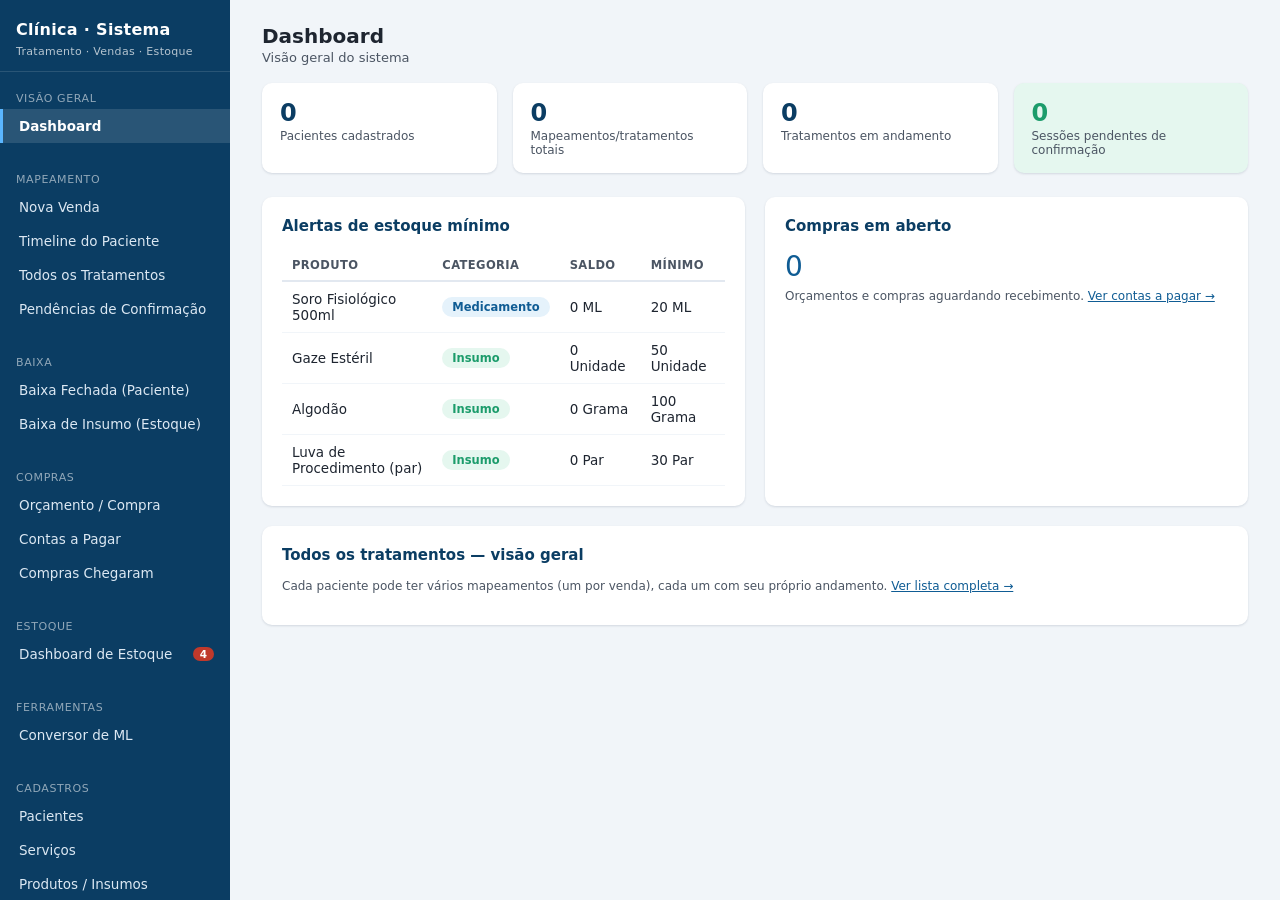
==== index.html @ d7e7bc96 "Add files via upload" ====
<!DOCTYPE html>
<html lang="pt-BR">
<head>
<meta charset="UTF-8">
<meta name="viewport" content="width=device-width, initial-scale=1.0">
<title>Sistema da Clínica — Tratamento, Vendas, Compras e Estoque</title>
<link rel="stylesheet" href="css/style.css">
</head>
<body>
<div id="app"></div>
<script src="js/storage.js?v=7"></script>
<script src="js/app.js?v=7"></script>
</body>
</html>
---- css/style.css ----
:root{
  --azul-900:#0b3d63;
  --azul-700:#0f5c94;
  --azul-500:#1a7fc4;
  --azul-100:#e5f2fb;
  --azul-50:#f4f9fd;
  --verde:#1c9c6b;
  --verde-bg:#e5f7ef;
  --amarelo:#b8860b;
  --amarelo-bg:#fdf3d9;
  --vermelho:#c0392b;
  --vermelho-bg:#fdeceb;
  --cinza-900:#1e2530;
  --cinza-700:#4b5563;
  --cinza-400:#9aa4b2;
  --cinza-200:#e2e8f0;
  --cinza-100:#f1f5f9;
  --branco:#ffffff;
  --radius:10px;
  --shadow:0 1px 3px rgba(16,42,67,.08), 0 1px 2px rgba(16,42,67,.06);
  font-size:15px;
}
*{box-sizing:border-box;}
body{
  margin:0;
  font-family: 'Segoe UI', system-ui, -apple-system, Arial, sans-serif;
  background:var(--cinza-100);
  color:var(--cinza-900);
}
a{color:var(--azul-700);}

/* ---------- layout ---------- */
.app{display:flex; min-height:100vh;}
.sidebar{
  width:230px; background:var(--azul-900); color:#fff; flex-shrink:0;
  display:flex; flex-direction:column; position:sticky; top:0; height:100vh; overflow-y:auto;
}
.sidebar h1{
  font-size:16px; padding:20px 16px 12px; margin:0; letter-spacing:.3px; line-height:1.3;
  border-bottom:1px solid rgba(255,255,255,.12);
}
.sidebar h1 small{display:block; font-weight:400; opacity:.7; font-size:11px; margin-top:4px;}
.nav-group{padding:10px 0;}
.nav-group-title{
  font-size:11px; text-transform:uppercase; letter-spacing:.6px; opacity:.55;
  padding:10px 16px 4px;
}
.nav-btn{
  display:flex; align-items:center; gap:8px; width:100%; text-align:left; background:none; border:none;
  color:#dce8f3; padding:9px 16px; font-size:13.5px; cursor:pointer; border-left:3px solid transparent;
}
.nav-btn:hover{background:rgba(255,255,255,.06);}
.nav-btn.active{background:rgba(255,255,255,.12); border-left-color:#5ab6ff; color:#fff; font-weight:600;}
.badge-alert{
  margin-left:auto; background:var(--vermelho); color:#fff; font-size:10.5px; font-weight:700;
  border-radius:20px; padding:1px 7px;
}

.main{flex:1; min-width:0; padding:24px 32px 60px;}
.topbar{display:flex; align-items:center; justify-content:space-between; margin-bottom:18px;}
.topbar h2{margin:0; font-size:20px;}
.topbar .sub{color:var(--cinza-700); font-size:13px; margin-top:2px;}

/* ---------- cards / tabs ---------- */
.card{background:var(--branco); border-radius:var(--radius); box-shadow:var(--shadow); padding:20px; margin-bottom:20px;}
.card h3{margin-top:0; font-size:15px; color:var(--azul-900);}
.grid-2{display:grid; grid-template-columns:1fr 1fr; gap:20px;}
.grid-3{display:grid; grid-template-columns:repeat(3,1fr); gap:16px;}
.grid-4{display:grid; grid-template-columns:repeat(4,1fr); gap:16px;}
@media (max-width:900px){ .grid-2,.grid-3,.grid-4{grid-template-columns:1fr;} }

.tabs{display:flex; gap:4px; border-bottom:1px solid var(--cinza-200); margin-bottom:18px;}
.tab-btn{
  background:none; border:none; padding:9px 16px; font-size:13.5px; cursor:pointer; color:var(--cinza-700);
  border-bottom:2px solid transparent; margin-bottom:-1px;
}
.tab-btn.active{color:var(--azul-700); border-bottom-color:var(--azul-700); font-weight:600;}

.stat{background:var(--branco); border-radius:var(--radius); box-shadow:var(--shadow); padding:16px 18px;}
.stat .num{font-size:24px; font-weight:700; color:var(--azul-900);}
.stat .label{font-size:12px; color:var(--cinza-700); margin-top:2px;}
.stat.alert{background:var(--vermelho-bg);}
.stat.alert .num{color:var(--vermelho);}
.stat.ok{background:var(--verde-bg);}
.stat.ok .num{color:var(--verde);}

/* ---------- forms ---------- */
label{display:block; font-size:12.5px; font-weight:600; color:var(--cinza-700); margin-bottom:4px;}
input,select,textarea{
  width:100%; padding:8px 10px; border:1px solid var(--cinza-200); border-radius:6px; font-size:13.5px;
  font-family:inherit; background:#fff; color:var(--cinza-900);
}
input:focus,select:focus,textarea:focus{outline:2px solid var(--azul-500); outline-offset:0; border-color:var(--azul-500);}
.field{margin-bottom:12px;}
.field-row{display:flex; gap:10px;}
.field-row > .field{flex:1;}
.form-actions{display:flex; gap:10px; margin-top:14px;}
fieldset{border:1px dashed var(--cinza-200); border-radius:8px; padding:12px; margin-bottom:12px;}
legend{font-size:12px; font-weight:700; color:var(--azul-700); padding:0 6px;}

button{cursor:pointer; font-family:inherit;}
.btn{
  background:var(--azul-700); color:#fff; border:none; border-radius:6px; padding:9px 16px;
  font-size:13.5px; font-weight:600;
}
.btn:hover{background:var(--azul-500);}
.btn.secondary{background:var(--branco); color:var(--azul-700); border:1px solid var(--azul-700);}
.btn.secondary:hover{background:var(--azul-100);}
.btn.danger{background:var(--branco); color:var(--vermelho); border:1px solid var(--vermelho);}
.btn.danger:hover{background:var(--vermelho-bg);}
.btn.sm{padding:5px 10px; font-size:12px;}
.btn:disabled{opacity:.5; cursor:not-allowed;}
.btn-icon{background:none; border:none; color:var(--cinza-700); font-size:14px; padding:4px 6px; border-radius:5px;}
.btn-icon:hover{background:var(--cinza-100);}

/* ---------- table ---------- */
table{width:100%; border-collapse:collapse; font-size:13.5px;}
th{
  text-align:left; font-size:11.5px; text-transform:uppercase; letter-spacing:.4px; color:var(--cinza-700);
  padding:8px 10px; border-bottom:2px solid var(--cinza-200);
}
td{padding:9px 10px; border-bottom:1px solid var(--cinza-100); vertical-align:middle;}
tr:hover td{background:var(--azul-50);}
.table-wrap{overflow-x:auto;}
.empty-row td{color:var(--cinza-400); text-align:center; padding:24px; font-style:italic;}

/* ---------- pill / badge ---------- */
.pill{display:inline-block; padding:3px 10px; border-radius:20px; font-size:11.5px; font-weight:700;}
.pill.gray{background:var(--cinza-200); color:var(--cinza-700);}
.pill.blue{background:var(--azul-100); color:var(--azul-700);}
.pill.green{background:var(--verde-bg); color:var(--verde);}
.pill.yellow{background:var(--amarelo-bg); color:var(--amarelo);}
.pill.red{background:var(--vermelho-bg); color:var(--vermelho);}

/* ---------- misc ---------- */
.hint{font-size:12px; color:var(--cinza-700); margin-top:4px;}
.msg{padding:10px 14px; border-radius:8px; font-size:13px; margin-bottom:14px;}
.msg.error{background:var(--vermelho-bg); color:var(--vermelho); border:1px solid #f3c8c3;}
.msg.success{background:var(--verde-bg); color:var(--verde); border:1px solid #bfe9d5;}
.msg.warn{background:var(--amarelo-bg); color:var(--amarelo); border:1px solid #f2e1ab;}
.repeatable-item{display:flex; gap:8px; align-items:flex-end; margin-bottom:8px; padding:10px; background:var(--azul-50); border-radius:8px;}
.repeatable-item .field{margin-bottom:0;}
.timeline{border-left:3px solid var(--azul-100); margin-left:8px; padding-left:20px;}
.timeline-item{position:relative; padding-bottom:20px;}
.timeline-item::before{
  content:''; position:absolute; left:-26px; top:3px; width:11px; height:11px; border-radius:50%;
  background:var(--cinza-400); border:2px solid #fff; box-shadow:0 0 0 2px var(--cinza-200);
}
.timeline-item.finalizado::before{background:var(--verde);}
.timeline-item.em_andamento::before{background:var(--azul-500);}
.timeline-item .ti-title{font-weight:600; font-size:13.5px;}
.timeline-item .ti-meta{font-size:12px; color:var(--cinza-700); margin-top:2px;}
.link-box{display:flex; gap:8px; align-items:center; background:var(--cinza-100); border-radius:6px; padding:8px 10px; font-size:12.5px; word-break:break-all;}
.section-note{font-size:12px; background:var(--azul-100); color:var(--azul-900); padding:8px 12px; border-radius:8px; margin-bottom:16px;}
.footer-note{font-size:11.5px; color:var(--cinza-400); margin-top:40px; text-align:center;}
::placeholder{color:var(--cinza-400);}

/* ---------- portal (paciente) ---------- */
.portal-body{background:linear-gradient(180deg,var(--azul-900),var(--azul-700)); min-height:100vh; display:flex; align-items:center; justify-content:center; padding:20px;}
.portal-card{background:#fff; border-radius:16px; max-width:460px; width:100%; padding:32px 28px; box-shadow:0 10px 40px rgba(0,0,0,.25);}
.portal-logo{text-align:center; margin-bottom:18px;}
.portal-logo .dot{width:44px; height:44px; border-radius:50%; background:var(--azul-700); display:inline-flex; align-items:center; justify-content:center; color:#fff; font-weight:700; font-size:18px;}
.portal-card h2{text-align:center; font-size:18px; margin:10px 0 4px;}
.portal-card .sub{text-align:center; color:var(--cinza-700); font-size:13px; margin-bottom:20px;}
.session-box{background:var(--azul-50); border:1px solid var(--azul-100); border-radius:10px; padding:16px; margin-bottom:18px;}
.session-box .row{display:flex; justify-content:space-between; padding:5px 0; font-size:13.5px;}
.session-box .row b{color:var(--azul-900);}
.confirm-btn{width:100%; background:var(--verde); color:#fff; border:none; border-radius:8px; padding:13px; font-size:14.5px; font-weight:700;}
.confirm-btn:hover{opacity:.92;}
.confirm-btn:disabled{background:var(--cinza-400);}
.confirmed-box{text-align:center; padding:20px 0;}
.confirmed-box .checkmark{font-size:46px; color:var(--verde);}
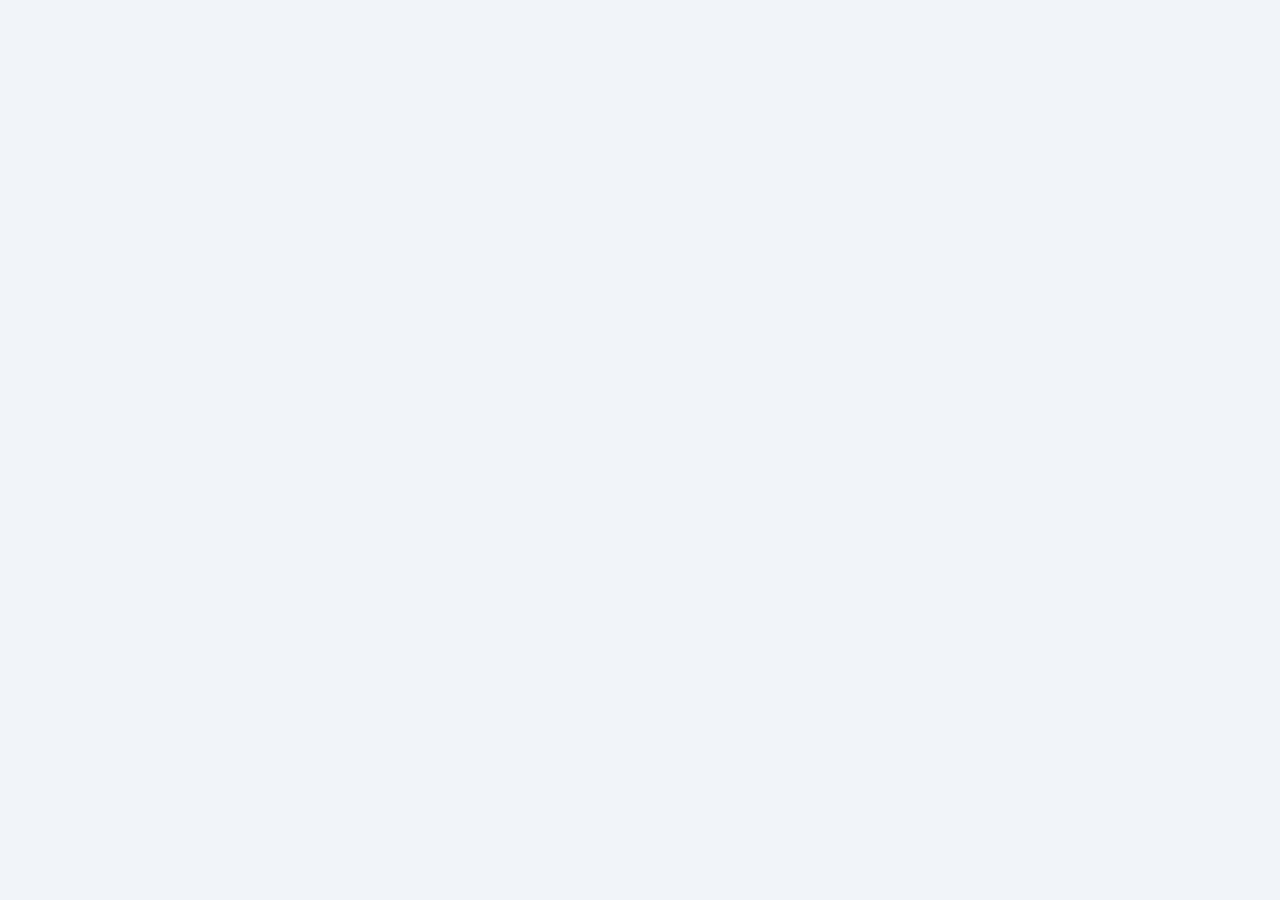
==== commit f0662078: "Adiciona backend Supabase: login, banco de dados real, tokens seguros no portal" ====
--- a/index.html
+++ b/index.html
@@ -8,7 +8,9 @@
 </head>
 <body>
 <div id="app"></div>
-<script src="js/storage.js?v=7"></script>
-<script src="js/app.js?v=7"></script>
+<script src="https://cdn.jsdelivr.net/npm/@supabase/supabase-js@2/dist/umd/supabase.js"></script>
+<script src="js/supabaseClient.js?v=1"></script>
+<script src="js/storage.js?v=9"></script>
+<script src="js/app.js?v=9"></script>
 </body>
 </html>
--- a/css/style.css
+++ b/css/style.css
@@ -170,3 +170,10 @@
 .confirm-btn:disabled{background:var(--cinza-400);}
 .confirmed-box{text-align:center; padding:20px 0;}
 .confirmed-box .checkmark{font-size:46px; color:var(--verde);}
+
+/* ---------- login (equipe interna) ---------- */
+.login-screen{background:linear-gradient(180deg,var(--azul-900),var(--azul-700)); min-height:100vh; display:flex; align-items:center; justify-content:center; padding:20px;}
+.login-card{background:#fff; border-radius:16px; max-width:380px; width:100%; padding:32px 28px; box-shadow:0 10px 40px rgba(0,0,0,.25);}
+.login-card h1{text-align:center; font-size:19px; margin:0 0 4px; color:var(--azul-900);}
+.login-card .hint{text-align:center; margin-bottom:18px;}
+.boot-loading{min-height:100vh; display:flex; align-items:center; justify-content:center; color:var(--cinza-700); font-size:14px;}
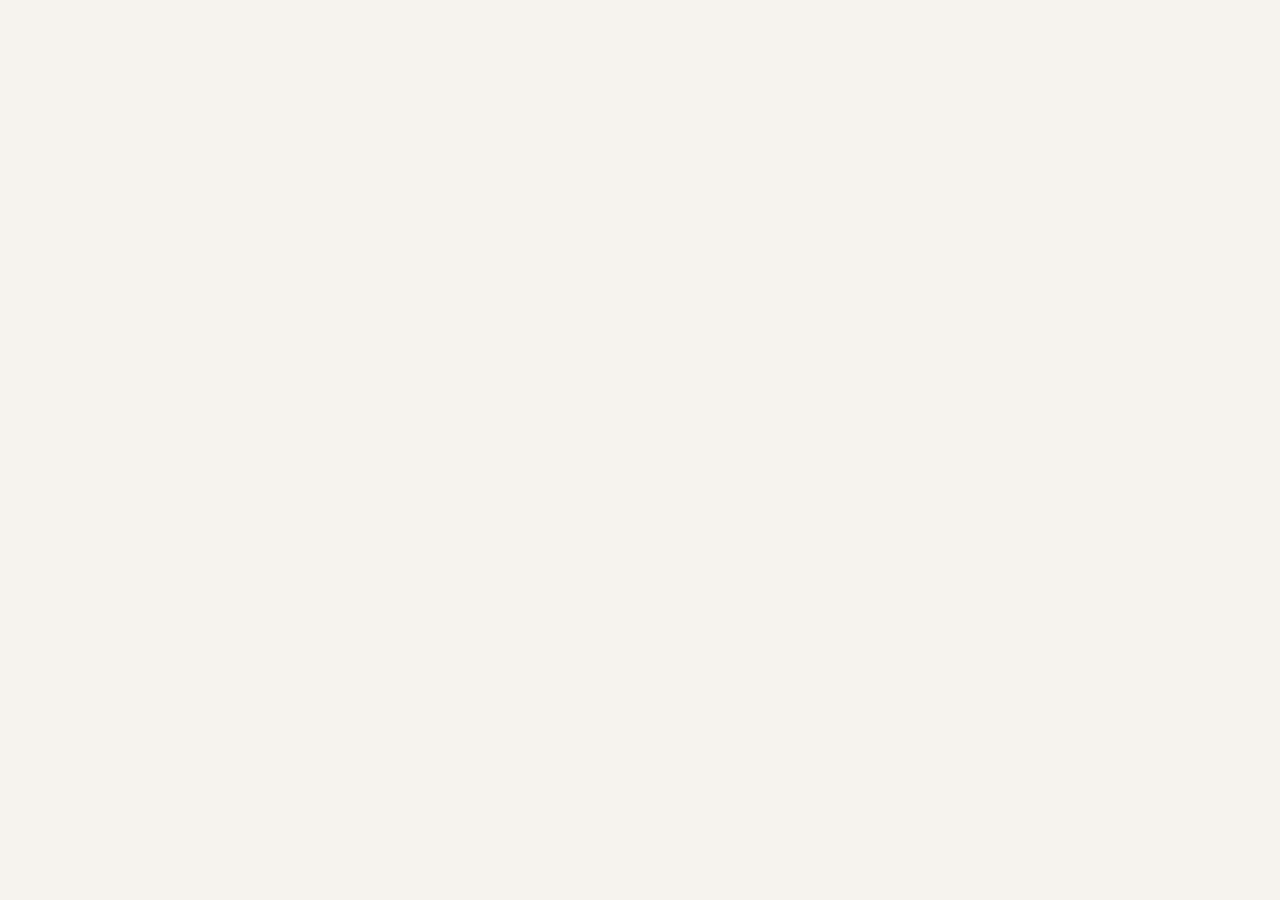
==== commit eaf63234: "Orçamento cirúrgico: construtor guiado em 6 etapas, hospital/anestesista/terceiros, PDF e landing co" ====
--- a/index.html
+++ b/index.html
@@ -10,7 +10,10 @@
 <div id="app"></div>
 <script src="https://cdn.jsdelivr.net/npm/@supabase/supabase-js@2/dist/umd/supabase.js"></script>
 <script src="js/supabaseClient.js?v=1"></script>
-<script src="js/storage.js?v=9"></script>
-<script src="js/app.js?v=9"></script>
+<script src="js/storage.js?v=10"></script>
+<script src="js/quote-render.js?v=1"></script>
+<script src="js/quote-core.js?v=1"></script>
+<script src="js/quotes-ui.js?v=1"></script>
+<script src="js/app.js?v=10"></script>
 </body>
 </html>
--- a/css/style.css
+++ b/css/style.css
@@ -1,29 +1,33 @@
 :root{
-  --azul-900:#0b3d63;
-  --azul-700:#0f5c94;
-  --azul-500:#1a7fc4;
-  --azul-100:#e5f2fb;
-  --azul-50:#f4f9fd;
-  --verde:#1c9c6b;
-  --verde-bg:#e5f7ef;
-  --amarelo:#b8860b;
-  --amarelo-bg:#fdf3d9;
-  --vermelho:#c0392b;
-  --vermelho-bg:#fdeceb;
-  --cinza-900:#1e2530;
-  --cinza-700:#4b5563;
-  --cinza-400:#9aa4b2;
-  --cinza-200:#e2e8f0;
-  --cinza-100:#f1f5f9;
+  --azul-900:#1f2430;
+  --azul-700:#8c6a3a;
+  --azul-500:#b08d57;
+  --azul-100:#f1e9db;
+  --azul-50:#faf6ef;
+  --ink-2:#2a3040;
+  --gold:#c9a66b;
+  --verde:#2f7d57;
+  --verde-bg:#e6f3ec;
+  --amarelo:#9a6f12;
+  --amarelo-bg:#fbf1d6;
+  --vermelho:#b3392c;
+  --vermelho-bg:#fbebe9;
+  --cinza-900:#1d2129;
+  --cinza-700:#566070;
+  --cinza-400:#9aa1ad;
+  --cinza-200:#e6e0d5;
+  --cinza-100:#f6f3ee;
   --branco:#ffffff;
-  --radius:10px;
-  --shadow:0 1px 3px rgba(16,42,67,.08), 0 1px 2px rgba(16,42,67,.06);
+  --radius:14px;
+  --shadow:0 1px 2px rgba(31,36,48,.05), 0 8px 24px rgba(31,36,48,.05);
+  --serif:'Cormorant Garamond', Georgia, 'Times New Roman', serif;
   font-size:15px;
 }
 *{box-sizing:border-box;}
 body{
   margin:0;
-  font-family: 'Segoe UI', system-ui, -apple-system, Arial, sans-serif;
+  font-family: Inter, 'Segoe UI', system-ui, -apple-system, Arial, sans-serif;
+  -webkit-font-smoothing:antialiased;
   background:var(--cinza-100);
   color:var(--cinza-900);
 }
@@ -32,38 +36,46 @@
 /* ---------- layout ---------- */
 .app{display:flex; min-height:100vh;}
 .sidebar{
-  width:230px; background:var(--azul-900); color:#fff; flex-shrink:0;
+  width:268px; background:linear-gradient(180deg,#1b1f2a 0%,#232938 100%); color:#fff; flex-shrink:0;
   display:flex; flex-direction:column; position:sticky; top:0; height:100vh; overflow-y:auto;
-}
-.sidebar h1{
-  font-size:16px; padding:20px 16px 12px; margin:0; letter-spacing:.3px; line-height:1.3;
-  border-bottom:1px solid rgba(255,255,255,.12);
-}
-.sidebar h1 small{display:block; font-weight:400; opacity:.7; font-size:11px; margin-top:4px;}
-.nav-group{padding:10px 0;}
+  border-right:1px solid rgba(201,166,107,.18);
+}
+.sidebar::-webkit-scrollbar{width:6px}.sidebar::-webkit-scrollbar-thumb{background:rgba(255,255,255,.12);border-radius:6px}
+.brand{display:flex; align-items:center; gap:12px; padding:26px 22px 20px; border-bottom:1px solid rgba(255,255,255,.07);}
+.brand .mono{
+  width:42px; height:42px; border-radius:50%; border:1px solid var(--gold); color:var(--gold);
+  display:flex; align-items:center; justify-content:center; font-family:var(--serif); font-size:20px; flex:none;
+}
+.brand .name{font-family:var(--serif); font-size:20px; font-weight:600; line-height:1.1; letter-spacing:.2px;}
+.brand .name small{display:block; font-family:Inter,sans-serif; font-size:10px; font-weight:500; letter-spacing:.16em; text-transform:uppercase; color:var(--gold); margin-top:4px;}
+.nav-group{padding:8px 0 4px;}
 .nav-group-title{
-  font-size:11px; text-transform:uppercase; letter-spacing:.6px; opacity:.55;
-  padding:10px 16px 4px;
-}
+  display:flex; align-items:center; gap:8px; font-size:10.5px; text-transform:uppercase; letter-spacing:.16em;
+  color:rgba(201,166,107,.85); padding:14px 22px 6px; font-weight:600;
+}
+.nav-group-title svg{width:14px;height:14px;stroke:currentColor;fill:none;stroke-width:1.7;stroke-linecap:round;stroke-linejoin:round;flex:none}
 .nav-btn{
-  display:flex; align-items:center; gap:8px; width:100%; text-align:left; background:none; border:none;
-  color:#dce8f3; padding:9px 16px; font-size:13.5px; cursor:pointer; border-left:3px solid transparent;
-}
-.nav-btn:hover{background:rgba(255,255,255,.06);}
-.nav-btn.active{background:rgba(255,255,255,.12); border-left-color:#5ab6ff; color:#fff; font-weight:600;}
+  display:flex; align-items:center; gap:8px; width:calc(100% - 20px); margin:1px 10px; text-align:left; background:none; border:none;
+  color:rgba(255,255,255,.72); padding:9px 12px; font-size:13.5px; cursor:pointer; border-radius:9px; transition:background .15s,color .15s;
+}
+.nav-btn:hover{background:rgba(255,255,255,.06); color:#fff;}
+.nav-btn.active{background:linear-gradient(90deg,rgba(201,166,107,.22),rgba(201,166,107,.06)); color:#fff; font-weight:600; box-shadow:inset 3px 0 0 var(--gold);}
 .badge-alert{
-  margin-left:auto; background:var(--vermelho); color:#fff; font-size:10.5px; font-weight:700;
+  margin-left:auto; background:var(--gold); color:#1b1f2a; font-size:10.5px; font-weight:700;
   border-radius:20px; padding:1px 7px;
 }
-
-.main{flex:1; min-width:0; padding:24px 32px 60px;}
+.side-foot{margin-top:auto; padding:14px 10px 18px; border-top:1px solid rgba(255,255,255,.07);}
+.side-foot .nav-btn{color:rgba(255,255,255,.55);}
+.menu-toggle{display:none;}
+
+.main{flex:1; min-width:0; padding:30px 38px 70px; max-width:1500px;}
 .topbar{display:flex; align-items:center; justify-content:space-between; margin-bottom:18px;}
-.topbar h2{margin:0; font-size:20px;}
+.topbar h2{margin:0; font-family:var(--serif); font-size:32px; font-weight:600; color:var(--azul-900); letter-spacing:.2px;}
 .topbar .sub{color:var(--cinza-700); font-size:13px; margin-top:2px;}
 
 /* ---------- cards / tabs ---------- */
 .card{background:var(--branco); border-radius:var(--radius); box-shadow:var(--shadow); padding:20px; margin-bottom:20px;}
-.card h3{margin-top:0; font-size:15px; color:var(--azul-900);}
+.card h3{margin-top:0; font-family:var(--serif); font-size:22px; font-weight:600; color:var(--azul-900);}
 .grid-2{display:grid; grid-template-columns:1fr 1fr; gap:20px;}
 .grid-3{display:grid; grid-template-columns:repeat(3,1fr); gap:16px;}
 .grid-4{display:grid; grid-template-columns:repeat(4,1fr); gap:16px;}
@@ -100,15 +112,17 @@
 
 button{cursor:pointer; font-family:inherit;}
 .btn{
-  background:var(--azul-700); color:#fff; border:none; border-radius:6px; padding:9px 16px;
-  font-size:13.5px; font-weight:600;
-}
-.btn:hover{background:var(--azul-500);}
-.btn.secondary{background:var(--branco); color:var(--azul-700); border:1px solid var(--azul-700);}
-.btn.secondary:hover{background:var(--azul-100);}
+  display:inline-block; background:var(--azul-900); color:#fff; border:1px solid var(--azul-900); border-radius:9px; padding:9px 18px;
+  font-size:13.5px; font-weight:600; text-decoration:none; transition:.15s;
+}
+.btn:hover{background:var(--azul-700); border-color:var(--azul-700);}
+.btn.secondary{background:var(--branco); color:var(--azul-900); border:1px solid var(--cinza-200);}
+.btn.secondary:hover{background:var(--azul-50); border-color:var(--azul-500); color:var(--azul-700);}
 .btn.danger{background:var(--branco); color:var(--vermelho); border:1px solid var(--vermelho);}
 .btn.danger:hover{background:var(--vermelho-bg);}
-.btn.sm{padding:5px 10px; font-size:12px;}
+.btn.sm{padding:5px 11px; font-size:12px;}
+.btn.big{padding:14px 26px; font-size:15px; background:var(--azul-700); border-color:var(--azul-700);}
+.btn.big:hover{background:var(--azul-900);}
 .btn:disabled{opacity:.5; cursor:not-allowed;}
 .btn-icon{background:none; border:none; color:var(--cinza-700); font-size:14px; padding:4px 6px; border-radius:5px;}
 .btn-icon:hover{background:var(--cinza-100);}
@@ -177,3 +191,106 @@
 .login-card h1{text-align:center; font-size:19px; margin:0 0 4px; color:var(--azul-900);}
 .login-card .hint{text-align:center; margin-bottom:18px;}
 .boot-loading{min-height:100vh; display:flex; align-items:center; justify-content:center; color:var(--cinza-700); font-size:14px;}
+
+/* =====================================================================
+   ORÇAMENTO CIRÚRGICO — construtor, configurações, pré-visualização
+   ===================================================================== */
+code{background:var(--azul-100);padding:1px 6px;border-radius:5px;font-size:12px}
+.card-head{display:flex;align-items:center;justify-content:space-between;gap:12px;margin-bottom:10px;flex-wrap:wrap}
+.card-head h3{margin:0}
+.cfg-tabs{flex-wrap:wrap;margin-bottom:22px}
+.tab-btn{font-size:13.5px}
+.callout{background:var(--azul-50);border:1px solid var(--azul-100);border-left:3px solid var(--gold);border-radius:10px;padding:10px 14px;font-size:13px;color:var(--azul-900)}
+.chk{display:flex;align-items:center;gap:8px;font-weight:500;font-size:13.5px;color:var(--cinza-900);margin:4px 0;cursor:pointer}
+.chk input{width:auto}
+.chk.big{padding:14px 16px;background:var(--azul-50);border:1px solid var(--azul-100);border-radius:12px;margin-top:16px;font-weight:600}
+.inline-row{display:flex;gap:8px;align-items:center;margin-bottom:6px}
+table.mini td,table.mini th{padding:5px 6px}
+table.mini input{padding:5px 7px;font-size:13px}
+details{border:1px solid var(--cinza-200);border-radius:12px;padding:12px 16px;margin:12px 0;background:#fff}
+details>summary{cursor:pointer;color:var(--azul-900);list-style:none}
+details>summary::-webkit-details-marker{display:none}
+details>summary::before{content:'▸';display:inline-block;margin-right:8px;color:var(--azul-500);transition:transform .15s}
+details[open]>summary::before{transform:rotate(90deg)}
+details.cat{background:var(--azul-50);border-color:var(--azul-100);padding:8px 14px;margin:8px 0}
+.photo-row{display:flex;gap:14px;align-items:center}
+.avatar{width:62px;height:62px;border-radius:50%;overflow:hidden;background:var(--azul-100);border:2px solid var(--gold);display:flex;align-items:center;justify-content:center;font-family:var(--serif);font-size:22px;color:var(--azul-900);flex:none}
+.avatar img{width:100%;height:100%;object-fit:cover}
+.direct{display:inline-block;background:var(--azul-100);color:#6d5330;border:1px solid #e0cfae;border-radius:99px;padding:3px 11px;font-size:11.5px;font-weight:600}
+
+/* construtor */
+.qb{display:grid;grid-template-columns:minmax(0,1.05fr) minmax(380px,.95fr);gap:26px;align-items:start}
+@media (max-width:1180px){.qb{grid-template-columns:1fr}}
+.stepper{list-style:none;display:flex;gap:6px;padding:0;margin:0 0 18px;overflow-x:auto}
+.stepper li{flex:1;min-width:84px}
+.stepper button{width:100%;display:flex;flex-direction:column;align-items:center;gap:6px;background:none;border:none;padding:6px 2px;color:var(--cinza-400);font-size:12px;font-weight:600}
+.stepper .dot{width:34px;height:34px;border-radius:50%;display:flex;align-items:center;justify-content:center;border:1.5px solid var(--cinza-200);background:#fff;font-size:13px;color:var(--cinza-400);transition:.2s}
+.stepper li.done .dot{background:var(--azul-900);border-color:var(--azul-900);color:var(--gold)}
+.stepper li.done button{color:var(--azul-900)}
+.stepper li.open .dot{border-color:var(--gold);color:var(--azul-700)}
+.stepper li.open button{color:var(--azul-700)}
+.stepper li.current .dot{background:var(--gold);border-color:var(--gold);color:#1b1f2a;box-shadow:0 0 0 5px rgba(201,166,107,.22)}
+.stepper li.current button{color:var(--azul-900)}
+.stepper button:disabled{cursor:not-allowed;opacity:.7}
+.coach{background:linear-gradient(135deg,#1f2430,#2a3040);color:#fff;border-radius:var(--radius);padding:18px 20px;margin-bottom:16px;box-shadow:var(--shadow)}
+.coach p{margin:8px 0;font-size:13.5px;color:rgba(255,255,255,.82)}
+.coach-top{display:flex;align-items:center;gap:12px}
+.coach-top b{font-family:var(--serif);font-size:23px;font-weight:600}
+.coach-badge{font-size:10.5px;letter-spacing:.12em;text-transform:uppercase;background:rgba(201,166,107,.2);color:var(--gold);border-radius:99px;padding:3px 10px;font-weight:600}
+.coach .miss{background:rgba(255,255,255,.08);border-radius:10px;padding:10px 14px;margin:10px 0;font-size:13px}
+.coach .miss ul{margin:6px 0 0;padding-left:18px}
+.coach .all-ok{background:rgba(47,125,87,.25);border-radius:10px;padding:9px 14px;margin:10px 0;font-size:13px}
+.coach-next{border-top:1px solid rgba(255,255,255,.12);padding-top:8px;margin-bottom:0!important;color:var(--gold)!important}
+.coach.shake{animation:shake .4s}
+@keyframes shake{20%{transform:translateX(-6px)}40%{transform:translateX(6px)}60%{transform:translateX(-4px)}80%{transform:translateX(4px)}}
+.qb-step h3{font-size:25px}
+.qb-nav{display:flex;gap:10px;justify-content:flex-end;margin-top:4px}
+.qb-nav #qb-next{min-width:150px}
+.live-box{background:var(--azul-50);border:1px solid var(--azul-100);border-radius:12px;padding:12px 16px;margin-top:14px}
+.live-row{display:flex;justify-content:space-between;gap:12px;padding:4px 0;font-size:13.5px}
+.live-row.disc{color:var(--verde)}
+.live-row.total{border-top:1px solid var(--azul-100);margin-top:4px;padding-top:8px;font-weight:700;color:var(--azul-900)}
+.live-line{font-size:13px;color:var(--cinza-700);padding:3px 0}
+.live-warn{font-size:12.5px;color:var(--amarelo);background:var(--amarelo-bg);border-radius:8px;padding:6px 10px;margin-top:6px}
+.tp-block{border:1px solid var(--cinza-200);border-radius:14px;padding:16px;margin:14px 0}
+.tp-head{display:flex;align-items:center;justify-content:space-between;gap:10px;flex-wrap:wrap;margin-bottom:8px}
+.tp-head h4{margin:0;font-family:var(--serif);font-size:21px;color:var(--azul-900)}
+.tp-ed{background:var(--azul-50);border-radius:12px;padding:14px;margin-top:6px}
+.tp-res{background:#fff;border:1px solid var(--azul-100);border-radius:10px;padding:10px 14px;margin-top:10px}
+.pay-modes{display:grid;grid-template-columns:repeat(3,1fr);gap:10px}
+@media (max-width:700px){.pay-modes{grid-template-columns:1fr}}
+.pay-mode{display:flex;flex-direction:column;gap:2px;border:1.5px solid var(--cinza-200);border-radius:12px;padding:12px 14px;cursor:pointer;font-weight:400;position:relative}
+.pay-mode input{position:absolute;opacity:0}
+.pay-mode b{color:var(--azul-900);font-size:14px}.pay-mode span{font-size:12px;color:var(--cinza-700)}
+.pay-mode.on,.pay-mode:has(input:checked){border-color:var(--gold);background:var(--azul-50);box-shadow:0 0 0 3px rgba(201,166,107,.18)}
+.review{list-style:none;padding:0;margin:14px 0}
+.review>li{padding:10px 14px;border-radius:10px;margin-bottom:8px;font-size:13.5px}
+.review>li.good{background:var(--verde-bg);color:var(--verde)}
+.review>li.bad{background:var(--vermelho-bg);color:var(--vermelho)}
+.review ul{margin:4px 0;padding-left:18px;font-weight:400}
+.success-box{margin-top:22px;border:1px solid #bfe0cf;background:var(--verde-bg);border-radius:14px;padding:20px}
+.success-box h3{margin:6px 0 12px}
+.ok-mark{width:44px;height:44px;border-radius:50%;background:var(--verde);color:#fff;display:flex;align-items:center;justify-content:center;font-size:22px}
+
+/* pré-visualização */
+.qb-preview{position:sticky;top:18px;background:#fff;border-radius:var(--radius);box-shadow:var(--shadow);padding:12px;border:1px solid var(--cinza-200)}
+@media (max-width:1180px){.qb-preview{position:static}}
+.qb-prev-head{display:flex;align-items:center;justify-content:space-between;gap:8px;margin-bottom:8px;flex-wrap:wrap}
+.seg{display:inline-flex;background:var(--cinza-100);border-radius:99px;padding:3px}
+.seg button{border:none;background:none;padding:6px 18px;border-radius:99px;font-size:13px;font-weight:600;color:var(--cinza-700)}
+.seg button.on{background:var(--azul-900);color:var(--gold)}
+.prev-note{font-size:11.5px;color:var(--cinza-700);margin-bottom:8px}
+#pv-frame{width:100%;height:calc(100vh - 170px);min-height:520px;border:1px solid var(--cinza-200);border-radius:10px;background:#fff}
+
+/* login / portal combinam com a identidade */
+.login-screen,.portal-body{background:linear-gradient(160deg,#1b1f2a,#2a3040)}
+.login-card h1,.portal-card h2{font-family:var(--serif);font-size:27px}
+
+/* mobile: menu lateral recolhível */
+@media (max-width:900px){
+  .app{display:block}
+  .sidebar{position:fixed;left:0;top:0;z-index:50;transform:translateX(-100%);transition:transform .25s;width:280px}
+  .app.menu-open .sidebar{transform:none;box-shadow:0 0 0 100vmax rgba(0,0,0,.45)}
+  .main{padding:18px 16px 60px}
+  .menu-toggle{display:inline-flex;align-items:center;gap:8px;background:var(--azul-900);color:var(--gold);border:none;border-radius:9px;padding:8px 14px;margin-bottom:14px;font-weight:600}
+}
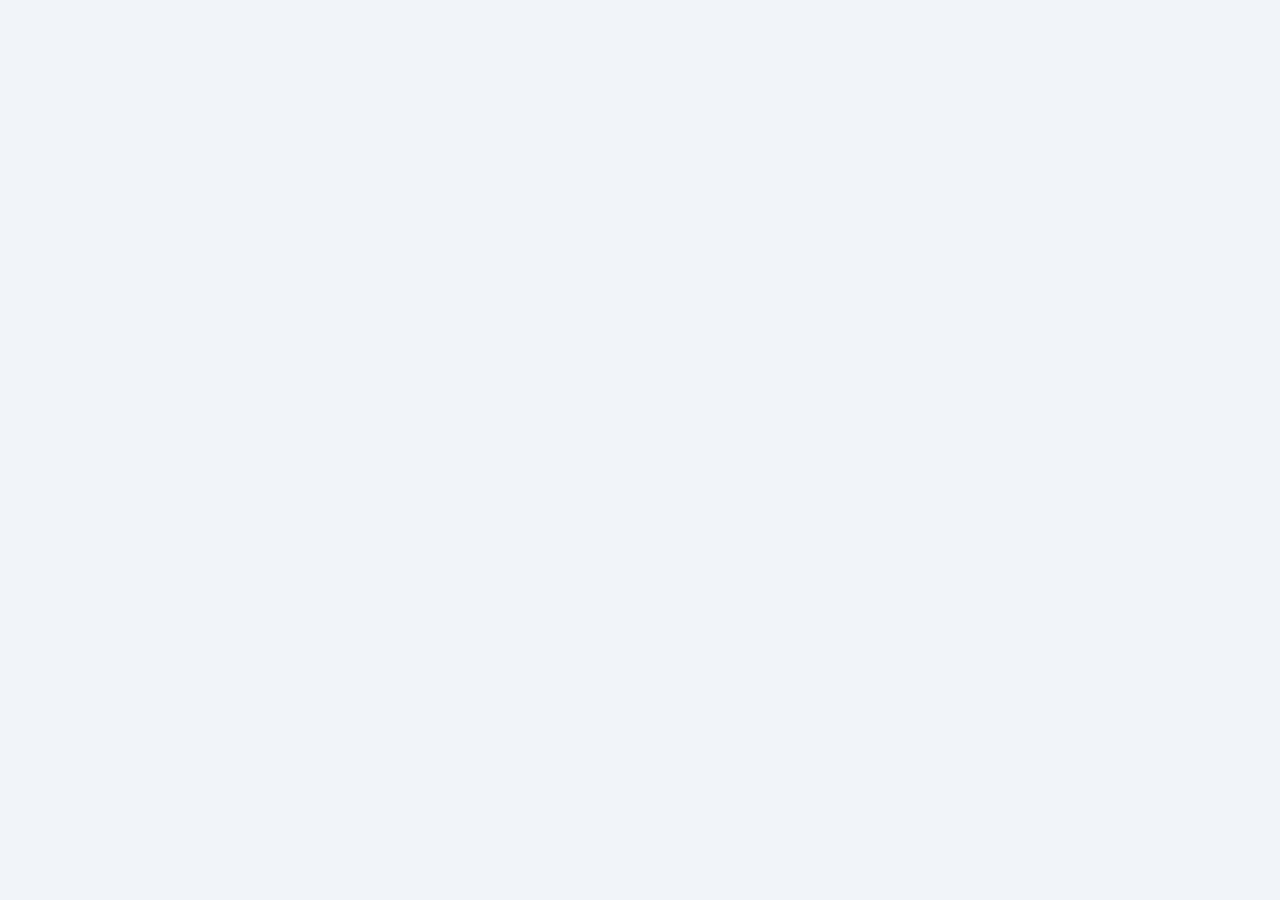
==== commit 8ed6039b: "Reverte orçamento cirúrgico: devolve o sistema da clínica ao estado anterior O módulo foi criado no " ====
--- a/index.html
+++ b/index.html
@@ -10,10 +10,7 @@
 <div id="app"></div>
 <script src="https://cdn.jsdelivr.net/npm/@supabase/supabase-js@2/dist/umd/supabase.js"></script>
 <script src="js/supabaseClient.js?v=1"></script>
-<script src="js/storage.js?v=10"></script>
-<script src="js/quote-render.js?v=1"></script>
-<script src="js/quote-core.js?v=1"></script>
-<script src="js/quotes-ui.js?v=1"></script>
-<script src="js/app.js?v=10"></script>
+<script src="js/storage.js?v=9"></script>
+<script src="js/app.js?v=9"></script>
 </body>
 </html>
--- a/css/style.css
+++ b/css/style.css
@@ -1,33 +1,29 @@
 :root{
-  --azul-900:#1f2430;
-  --azul-700:#8c6a3a;
-  --azul-500:#b08d57;
-  --azul-100:#f1e9db;
-  --azul-50:#faf6ef;
-  --ink-2:#2a3040;
-  --gold:#c9a66b;
-  --verde:#2f7d57;
-  --verde-bg:#e6f3ec;
-  --amarelo:#9a6f12;
-  --amarelo-bg:#fbf1d6;
-  --vermelho:#b3392c;
-  --vermelho-bg:#fbebe9;
-  --cinza-900:#1d2129;
-  --cinza-700:#566070;
-  --cinza-400:#9aa1ad;
-  --cinza-200:#e6e0d5;
-  --cinza-100:#f6f3ee;
+  --azul-900:#0b3d63;
+  --azul-700:#0f5c94;
+  --azul-500:#1a7fc4;
+  --azul-100:#e5f2fb;
+  --azul-50:#f4f9fd;
+  --verde:#1c9c6b;
+  --verde-bg:#e5f7ef;
+  --amarelo:#b8860b;
+  --amarelo-bg:#fdf3d9;
+  --vermelho:#c0392b;
+  --vermelho-bg:#fdeceb;
+  --cinza-900:#1e2530;
+  --cinza-700:#4b5563;
+  --cinza-400:#9aa4b2;
+  --cinza-200:#e2e8f0;
+  --cinza-100:#f1f5f9;
   --branco:#ffffff;
-  --radius:14px;
-  --shadow:0 1px 2px rgba(31,36,48,.05), 0 8px 24px rgba(31,36,48,.05);
-  --serif:'Cormorant Garamond', Georgia, 'Times New Roman', serif;
+  --radius:10px;
+  --shadow:0 1px 3px rgba(16,42,67,.08), 0 1px 2px rgba(16,42,67,.06);
   font-size:15px;
 }
 *{box-sizing:border-box;}
 body{
   margin:0;
-  font-family: Inter, 'Segoe UI', system-ui, -apple-system, Arial, sans-serif;
-  -webkit-font-smoothing:antialiased;
+  font-family: 'Segoe UI', system-ui, -apple-system, Arial, sans-serif;
   background:var(--cinza-100);
   color:var(--cinza-900);
 }
@@ -36,46 +32,38 @@
 /* ---------- layout ---------- */
 .app{display:flex; min-height:100vh;}
 .sidebar{
-  width:268px; background:linear-gradient(180deg,#1b1f2a 0%,#232938 100%); color:#fff; flex-shrink:0;
+  width:230px; background:var(--azul-900); color:#fff; flex-shrink:0;
   display:flex; flex-direction:column; position:sticky; top:0; height:100vh; overflow-y:auto;
-  border-right:1px solid rgba(201,166,107,.18);
 }
-.sidebar::-webkit-scrollbar{width:6px}.sidebar::-webkit-scrollbar-thumb{background:rgba(255,255,255,.12);border-radius:6px}
-.brand{display:flex; align-items:center; gap:12px; padding:26px 22px 20px; border-bottom:1px solid rgba(255,255,255,.07);}
-.brand .mono{
-  width:42px; height:42px; border-radius:50%; border:1px solid var(--gold); color:var(--gold);
-  display:flex; align-items:center; justify-content:center; font-family:var(--serif); font-size:20px; flex:none;
+.sidebar h1{
+  font-size:16px; padding:20px 16px 12px; margin:0; letter-spacing:.3px; line-height:1.3;
+  border-bottom:1px solid rgba(255,255,255,.12);
 }
-.brand .name{font-family:var(--serif); font-size:20px; font-weight:600; line-height:1.1; letter-spacing:.2px;}
-.brand .name small{display:block; font-family:Inter,sans-serif; font-size:10px; font-weight:500; letter-spacing:.16em; text-transform:uppercase; color:var(--gold); margin-top:4px;}
-.nav-group{padding:8px 0 4px;}
+.sidebar h1 small{display:block; font-weight:400; opacity:.7; font-size:11px; margin-top:4px;}
+.nav-group{padding:10px 0;}
 .nav-group-title{
-  display:flex; align-items:center; gap:8px; font-size:10.5px; text-transform:uppercase; letter-spacing:.16em;
-  color:rgba(201,166,107,.85); padding:14px 22px 6px; font-weight:600;
+  font-size:11px; text-transform:uppercase; letter-spacing:.6px; opacity:.55;
+  padding:10px 16px 4px;
 }
-.nav-group-title svg{width:14px;height:14px;stroke:currentColor;fill:none;stroke-width:1.7;stroke-linecap:round;stroke-linejoin:round;flex:none}
 .nav-btn{
-  display:flex; align-items:center; gap:8px; width:calc(100% - 20px); margin:1px 10px; text-align:left; background:none; border:none;
-  color:rgba(255,255,255,.72); padding:9px 12px; font-size:13.5px; cursor:pointer; border-radius:9px; transition:background .15s,color .15s;
+  display:flex; align-items:center; gap:8px; width:100%; text-align:left; background:none; border:none;
+  color:#dce8f3; padding:9px 16px; font-size:13.5px; cursor:pointer; border-left:3px solid transparent;
 }
-.nav-btn:hover{background:rgba(255,255,255,.06); color:#fff;}
-.nav-btn.active{background:linear-gradient(90deg,rgba(201,166,107,.22),rgba(201,166,107,.06)); color:#fff; font-weight:600; box-shadow:inset 3px 0 0 var(--gold);}
+.nav-btn:hover{background:rgba(255,255,255,.06);}
+.nav-btn.active{background:rgba(255,255,255,.12); border-left-color:#5ab6ff; color:#fff; font-weight:600;}
 .badge-alert{
-  margin-left:auto; background:var(--gold); color:#1b1f2a; font-size:10.5px; font-weight:700;
+  margin-left:auto; background:var(--vermelho); color:#fff; font-size:10.5px; font-weight:700;
   border-radius:20px; padding:1px 7px;
 }
-.side-foot{margin-top:auto; padding:14px 10px 18px; border-top:1px solid rgba(255,255,255,.07);}
-.side-foot .nav-btn{color:rgba(255,255,255,.55);}
-.menu-toggle{display:none;}
 
-.main{flex:1; min-width:0; padding:30px 38px 70px; max-width:1500px;}
+.main{flex:1; min-width:0; padding:24px 32px 60px;}
 .topbar{display:flex; align-items:center; justify-content:space-between; margin-bottom:18px;}
-.topbar h2{margin:0; font-family:var(--serif); font-size:32px; font-weight:600; color:var(--azul-900); letter-spacing:.2px;}
+.topbar h2{margin:0; font-size:20px;}
 .topbar .sub{color:var(--cinza-700); font-size:13px; margin-top:2px;}
 
 /* ---------- cards / tabs ---------- */
 .card{background:var(--branco); border-radius:var(--radius); box-shadow:var(--shadow); padding:20px; margin-bottom:20px;}
-.card h3{margin-top:0; font-family:var(--serif); font-size:22px; font-weight:600; color:var(--azul-900);}
+.card h3{margin-top:0; font-size:15px; color:var(--azul-900);}
 .grid-2{display:grid; grid-template-columns:1fr 1fr; gap:20px;}
 .grid-3{display:grid; grid-template-columns:repeat(3,1fr); gap:16px;}
 .grid-4{display:grid; grid-template-columns:repeat(4,1fr); gap:16px;}
@@ -112,17 +100,15 @@
 
 button{cursor:pointer; font-family:inherit;}
 .btn{
-  display:inline-block; background:var(--azul-900); color:#fff; border:1px solid var(--azul-900); border-radius:9px; padding:9px 18px;
-  font-size:13.5px; font-weight:600; text-decoration:none; transition:.15s;
+  background:var(--azul-700); color:#fff; border:none; border-radius:6px; padding:9px 16px;
+  font-size:13.5px; font-weight:600;
 }
-.btn:hover{background:var(--azul-700); border-color:var(--azul-700);}
-.btn.secondary{background:var(--branco); color:var(--azul-900); border:1px solid var(--cinza-200);}
-.btn.secondary:hover{background:var(--azul-50); border-color:var(--azul-500); color:var(--azul-700);}
+.btn:hover{background:var(--azul-500);}
+.btn.secondary{background:var(--branco); color:var(--azul-700); border:1px solid var(--azul-700);}
+.btn.secondary:hover{background:var(--azul-100);}
 .btn.danger{background:var(--branco); color:var(--vermelho); border:1px solid var(--vermelho);}
 .btn.danger:hover{background:var(--vermelho-bg);}
-.btn.sm{padding:5px 11px; font-size:12px;}
-.btn.big{padding:14px 26px; font-size:15px; background:var(--azul-700); border-color:var(--azul-700);}
-.btn.big:hover{background:var(--azul-900);}
+.btn.sm{padding:5px 10px; font-size:12px;}
 .btn:disabled{opacity:.5; cursor:not-allowed;}
 .btn-icon{background:none; border:none; color:var(--cinza-700); font-size:14px; padding:4px 6px; border-radius:5px;}
 .btn-icon:hover{background:var(--cinza-100);}
@@ -191,106 +177,3 @@
 .login-card h1{text-align:center; font-size:19px; margin:0 0 4px; color:var(--azul-900);}
 .login-card .hint{text-align:center; margin-bottom:18px;}
 .boot-loading{min-height:100vh; display:flex; align-items:center; justify-content:center; color:var(--cinza-700); font-size:14px;}
-
-/* =====================================================================
-   ORÇAMENTO CIRÚRGICO — construtor, configurações, pré-visualização
-   ===================================================================== */
-code{background:var(--azul-100);padding:1px 6px;border-radius:5px;font-size:12px}
-.card-head{display:flex;align-items:center;justify-content:space-between;gap:12px;margin-bottom:10px;flex-wrap:wrap}
-.card-head h3{margin:0}
-.cfg-tabs{flex-wrap:wrap;margin-bottom:22px}
-.tab-btn{font-size:13.5px}
-.callout{background:var(--azul-50);border:1px solid var(--azul-100);border-left:3px solid var(--gold);border-radius:10px;padding:10px 14px;font-size:13px;color:var(--azul-900)}
-.chk{display:flex;align-items:center;gap:8px;font-weight:500;font-size:13.5px;color:var(--cinza-900);margin:4px 0;cursor:pointer}
-.chk input{width:auto}
-.chk.big{padding:14px 16px;background:var(--azul-50);border:1px solid var(--azul-100);border-radius:12px;margin-top:16px;font-weight:600}
-.inline-row{display:flex;gap:8px;align-items:center;margin-bottom:6px}
-table.mini td,table.mini th{padding:5px 6px}
-table.mini input{padding:5px 7px;font-size:13px}
-details{border:1px solid var(--cinza-200);border-radius:12px;padding:12px 16px;margin:12px 0;background:#fff}
-details>summary{cursor:pointer;color:var(--azul-900);list-style:none}
-details>summary::-webkit-details-marker{display:none}
-details>summary::before{content:'▸';display:inline-block;margin-right:8px;color:var(--azul-500);transition:transform .15s}
-details[open]>summary::before{transform:rotate(90deg)}
-details.cat{background:var(--azul-50);border-color:var(--azul-100);padding:8px 14px;margin:8px 0}
-.photo-row{display:flex;gap:14px;align-items:center}
-.avatar{width:62px;height:62px;border-radius:50%;overflow:hidden;background:var(--azul-100);border:2px solid var(--gold);display:flex;align-items:center;justify-content:center;font-family:var(--serif);font-size:22px;color:var(--azul-900);flex:none}
-.avatar img{width:100%;height:100%;object-fit:cover}
-.direct{display:inline-block;background:var(--azul-100);color:#6d5330;border:1px solid #e0cfae;border-radius:99px;padding:3px 11px;font-size:11.5px;font-weight:600}
-
-/* construtor */
-.qb{display:grid;grid-template-columns:minmax(0,1.05fr) minmax(380px,.95fr);gap:26px;align-items:start}
-@media (max-width:1180px){.qb{grid-template-columns:1fr}}
-.stepper{list-style:none;display:flex;gap:6px;padding:0;margin:0 0 18px;overflow-x:auto}
-.stepper li{flex:1;min-width:84px}
-.stepper button{width:100%;display:flex;flex-direction:column;align-items:center;gap:6px;background:none;border:none;padding:6px 2px;color:var(--cinza-400);font-size:12px;font-weight:600}
-.stepper .dot{width:34px;height:34px;border-radius:50%;display:flex;align-items:center;justify-content:center;border:1.5px solid var(--cinza-200);background:#fff;font-size:13px;color:var(--cinza-400);transition:.2s}
-.stepper li.done .dot{background:var(--azul-900);border-color:var(--azul-900);color:var(--gold)}
-.stepper li.done button{color:var(--azul-900)}
-.stepper li.open .dot{border-color:var(--gold);color:var(--azul-700)}
-.stepper li.open button{color:var(--azul-700)}
-.stepper li.current .dot{background:var(--gold);border-color:var(--gold);color:#1b1f2a;box-shadow:0 0 0 5px rgba(201,166,107,.22)}
-.stepper li.current button{color:var(--azul-900)}
-.stepper button:disabled{cursor:not-allowed;opacity:.7}
-.coach{background:linear-gradient(135deg,#1f2430,#2a3040);color:#fff;border-radius:var(--radius);padding:18px 20px;margin-bottom:16px;box-shadow:var(--shadow)}
-.coach p{margin:8px 0;font-size:13.5px;color:rgba(255,255,255,.82)}
-.coach-top{display:flex;align-items:center;gap:12px}
-.coach-top b{font-family:var(--serif);font-size:23px;font-weight:600}
-.coach-badge{font-size:10.5px;letter-spacing:.12em;text-transform:uppercase;background:rgba(201,166,107,.2);color:var(--gold);border-radius:99px;padding:3px 10px;font-weight:600}
-.coach .miss{background:rgba(255,255,255,.08);border-radius:10px;padding:10px 14px;margin:10px 0;font-size:13px}
-.coach .miss ul{margin:6px 0 0;padding-left:18px}
-.coach .all-ok{background:rgba(47,125,87,.25);border-radius:10px;padding:9px 14px;margin:10px 0;font-size:13px}
-.coach-next{border-top:1px solid rgba(255,255,255,.12);padding-top:8px;margin-bottom:0!important;color:var(--gold)!important}
-.coach.shake{animation:shake .4s}
-@keyframes shake{20%{transform:translateX(-6px)}40%{transform:translateX(6px)}60%{transform:translateX(-4px)}80%{transform:translateX(4px)}}
-.qb-step h3{font-size:25px}
-.qb-nav{display:flex;gap:10px;justify-content:flex-end;margin-top:4px}
-.qb-nav #qb-next{min-width:150px}
-.live-box{background:var(--azul-50);border:1px solid var(--azul-100);border-radius:12px;padding:12px 16px;margin-top:14px}
-.live-row{display:flex;justify-content:space-between;gap:12px;padding:4px 0;font-size:13.5px}
-.live-row.disc{color:var(--verde)}
-.live-row.total{border-top:1px solid var(--azul-100);margin-top:4px;padding-top:8px;font-weight:700;color:var(--azul-900)}
-.live-line{font-size:13px;color:var(--cinza-700);padding:3px 0}
-.live-warn{font-size:12.5px;color:var(--amarelo);background:var(--amarelo-bg);border-radius:8px;padding:6px 10px;margin-top:6px}
-.tp-block{border:1px solid var(--cinza-200);border-radius:14px;padding:16px;margin:14px 0}
-.tp-head{display:flex;align-items:center;justify-content:space-between;gap:10px;flex-wrap:wrap;margin-bottom:8px}
-.tp-head h4{margin:0;font-family:var(--serif);font-size:21px;color:var(--azul-900)}
-.tp-ed{background:var(--azul-50);border-radius:12px;padding:14px;margin-top:6px}
-.tp-res{background:#fff;border:1px solid var(--azul-100);border-radius:10px;padding:10px 14px;margin-top:10px}
-.pay-modes{display:grid;grid-template-columns:repeat(3,1fr);gap:10px}
-@media (max-width:700px){.pay-modes{grid-template-columns:1fr}}
-.pay-mode{display:flex;flex-direction:column;gap:2px;border:1.5px solid var(--cinza-200);border-radius:12px;padding:12px 14px;cursor:pointer;font-weight:400;position:relative}
-.pay-mode input{position:absolute;opacity:0}
-.pay-mode b{color:var(--azul-900);font-size:14px}.pay-mode span{font-size:12px;color:var(--cinza-700)}
-.pay-mode.on,.pay-mode:has(input:checked){border-color:var(--gold);background:var(--azul-50);box-shadow:0 0 0 3px rgba(201,166,107,.18)}
-.review{list-style:none;padding:0;margin:14px 0}
-.review>li{padding:10px 14px;border-radius:10px;margin-bottom:8px;font-size:13.5px}
-.review>li.good{background:var(--verde-bg);color:var(--verde)}
-.review>li.bad{background:var(--vermelho-bg);color:var(--vermelho)}
-.review ul{margin:4px 0;padding-left:18px;font-weight:400}
-.success-box{margin-top:22px;border:1px solid #bfe0cf;background:var(--verde-bg);border-radius:14px;padding:20px}
-.success-box h3{margin:6px 0 12px}
-.ok-mark{width:44px;height:44px;border-radius:50%;background:var(--verde);color:#fff;display:flex;align-items:center;justify-content:center;font-size:22px}
-
-/* pré-visualização */
-.qb-preview{position:sticky;top:18px;background:#fff;border-radius:var(--radius);box-shadow:var(--shadow);padding:12px;border:1px solid var(--cinza-200)}
-@media (max-width:1180px){.qb-preview{position:static}}
-.qb-prev-head{display:flex;align-items:center;justify-content:space-between;gap:8px;margin-bottom:8px;flex-wrap:wrap}
-.seg{display:inline-flex;background:var(--cinza-100);border-radius:99px;padding:3px}
-.seg button{border:none;background:none;padding:6px 18px;border-radius:99px;font-size:13px;font-weight:600;color:var(--cinza-700)}
-.seg button.on{background:var(--azul-900);color:var(--gold)}
-.prev-note{font-size:11.5px;color:var(--cinza-700);margin-bottom:8px}
-#pv-frame{width:100%;height:calc(100vh - 170px);min-height:520px;border:1px solid var(--cinza-200);border-radius:10px;background:#fff}
-
-/* login / portal combinam com a identidade */
-.login-screen,.portal-body{background:linear-gradient(160deg,#1b1f2a,#2a3040)}
-.login-card h1,.portal-card h2{font-family:var(--serif);font-size:27px}
-
-/* mobile: menu lateral recolhível */
-@media (max-width:900px){
-  .app{display:block}
-  .sidebar{position:fixed;left:0;top:0;z-index:50;transform:translateX(-100%);transition:transform .25s;width:280px}
-  .app.menu-open .sidebar{transform:none;box-shadow:0 0 0 100vmax rgba(0,0,0,.45)}
-  .main{padding:18px 16px 60px}
-  .menu-toggle{display:inline-flex;align-items:center;gap:8px;background:var(--azul-900);color:var(--gold);border:none;border-radius:9px;padding:8px 14px;margin-bottom:14px;font-weight:600}
-}
